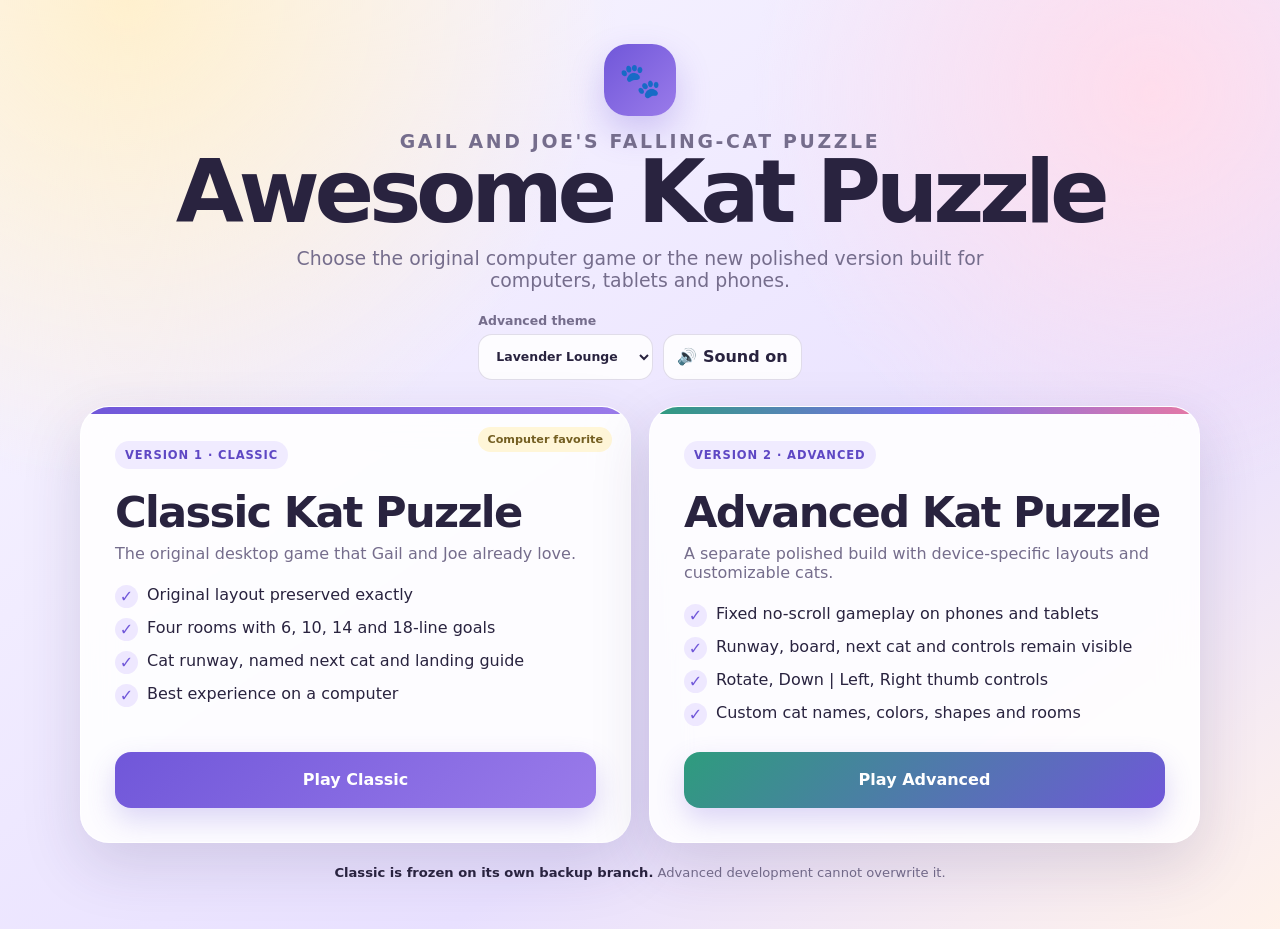
==== index.html @ b6401cab "Initialize volume-3-final-prototype" ====
<!doctype html>
<html lang="en">
<head>
<meta charset="utf-8">
<meta name="viewport" content="width=device-width,initial-scale=1,viewport-fit=cover">
<meta name="theme-color" content="#7057d9">
<title>Awesome Kat Puzzle</title>
<style>
:root{font-family:Inter,ui-rounded,"SF Pro Rounded",system-ui,-apple-system,sans-serif;--ink:#29233f;--muted:#756d8c;--accent:#7057d9;--accent2:#9a7bea;--line:rgba(61,45,106,.15);--panel:rgba(255,255,255,.88)}*{box-sizing:border-box}html,body{margin:0;min-height:100%;color:var(--ink);background:radial-gradient(circle at 10% 0,#fff0ce,transparent 33%),radial-gradient(circle at 90% 10%,#ffddec,transparent 28%),linear-gradient(145deg,#faf8ff,#e8e0ff 68%,#fff2ea)}button,select{font:inherit}.page{width:min(1120px,calc(100% - 24px));margin:auto;padding:max(24px,env(safe-area-inset-top)) 0 max(36px,env(safe-area-inset-bottom))}.hero{text-align:center;padding:20px 10px 26px}.mark{width:72px;height:72px;margin:auto;display:grid;place-items:center;border-radius:24px;color:white;font-size:34px;background:linear-gradient(135deg,var(--accent),var(--accent2));box-shadow:0 15px 34px rgba(112,87,217,.28)}.eyebrow{margin:18px 0 7px;color:var(--accent);font-size:.72rem;font-weight:900;letter-spacing:.14em;text-transform:uppercase}.hero h1{margin:0;font-size:clamp(2.7rem,8vw,5.5rem);line-height:.92;letter-spacing:-.06em}.hero p{max-width:700px;margin:14px auto 0;color:var(--muted);font-size:clamp(1rem,2.5vw,1.18rem)}.settings{display:flex;justify-content:center;align-items:end;gap:10px;flex-wrap:wrap;margin-top:22px}.settings label{display:grid;gap:6px;text-align:left;font-size:.78rem;font-weight:850;color:var(--muted)}select,.secondary{min-height:46px;border-radius:14px;padding:9px 13px;border:1px solid var(--line);background:rgba(255,255,255,.85);color:var(--ink);font-weight:800}.secondary{cursor:pointer}.versions{display:grid;grid-template-columns:1fr 1fr;gap:18px}.version{position:relative;display:flex;flex-direction:column;min-height:370px;padding:clamp(22px,4vw,34px);border:1px solid rgba(255,255,255,.8);border-radius:29px;background:var(--panel);box-shadow:0 22px 60px rgba(52,39,90,.15);backdrop-filter:blur(18px);overflow:hidden}.version:before{content:"";position:absolute;inset:0 0 auto;height:7px;background:linear-gradient(90deg,var(--accent),var(--accent2))}.version.advanced:before{background:linear-gradient(90deg,#2e9c7d,#7b6fec,#e678a4)}.badge{align-self:flex-start;padding:7px 10px;border-radius:999px;background:#f0ebff;color:#5e47c4;font-size:.72rem;font-weight:900;letter-spacing:.08em;text-transform:uppercase}.version h2{font-size:clamp(1.8rem,4vw,2.7rem);margin:18px 0 7px;letter-spacing:-.04em}.version p{color:var(--muted);margin:0}.features{display:grid;gap:10px;margin:22px 0 26px;padding:0;list-style:none}.features li{display:flex;gap:9px;align-items:flex-start}.features li:before{content:"✓";display:grid;place-items:center;flex:0 0 23px;height:23px;border-radius:50%;background:#eee8ff;color:var(--accent);font-weight:900}.play{margin-top:auto;display:grid;place-items:center;min-height:56px;border:0;border-radius:16px;text-decoration:none;color:white;font-weight:900;background:linear-gradient(135deg,var(--accent),var(--accent2));box-shadow:0 12px 28px rgba(112,87,217,.24)}.advanced .play{background:linear-gradient(135deg,#2e9c7d,#7057d9)}.recommend{position:absolute;right:18px;top:20px;padding:6px 9px;border-radius:999px;background:#fff6d8;color:#745f22;font-size:.7rem;font-weight:900}.footer{text-align:center;color:var(--muted);font-size:.82rem;margin-top:22px}.footer strong{color:var(--ink)}@media(max-width:760px){.versions{grid-template-columns:1fr}.version{min-height:0}.hero{padding-top:8px}.settings{align-items:stretch}.settings label,.settings select,.secondary{width:100%}}
</style>
</head>
<body>
<main class="page">
  <section class="hero">
    <div class="mark">🐾</div><p class="eyebrow">Gail and Joe's falling-cat puzzle</p><h1>Awesome Kat Puzzle</h1>
    <p>Choose the original computer game or the new polished version built for computers, tablets and phones.</p>
    <div class="settings"><label>Advanced theme<select id="theme"><option value="lavender">Lavender Lounge</option><option value="sunset">Sunset Café</option><option value="mint">Mint Garden</option><option value="midnight">Midnight Zoomies</option></select></label><button class="secondary" id="sound" type="button">🔊 Sound on</button></div>
  </section>
  <section class="versions" aria-label="Choose a game version">
    <article class="version classic"><span class="badge">Version 1 · Classic</span><span class="recommend" id="classicRec">Computer favorite</span><h2>Classic Kat Puzzle</h2><p>The original desktop game that Gail and Joe already love.</p><ul class="features"><li>Original layout preserved exactly</li><li>Four rooms with 6, 10, 14 and 18-line goals</li><li>Cat runway, named next cat and landing guide</li><li>Best experience on a computer</li></ul><a class="play" href="classic.html">Play Classic</a></article>
    <article class="version advanced"><span class="badge">Version 2 · Advanced</span><span class="recommend" id="advancedRec">Touch recommended</span><h2>Advanced Kat Puzzle</h2><p>A separate polished build with device-specific layouts and customizable cats.</p><ul class="features"><li>Fixed no-scroll gameplay on phones and tablets</li><li>Runway, board, next cat and controls remain visible</li><li>Rotate, Down | Left, Right thumb controls</li><li>Custom cat names, colors, shapes and rooms</li></ul><a class="play" href="advanced.html">Play Advanced</a></article>
  </section>
  <p class="footer"><strong>Classic is frozen on its own backup branch.</strong> Advanced development cannot overwrite it.</p>
</main>
<script>
(()=>{'use strict';const read=(k,d)=>{try{return JSON.parse(localStorage.getItem(k))??d}catch{return d}},save=(k,v)=>{try{localStorage.setItem(k,JSON.stringify(v))}catch{}};const theme=document.querySelector('#theme'),sound=document.querySelector('#sound');let muted=!!read('akpV2Muted',false);theme.value=read('akpV2Theme','lavender');function label(){sound.textContent=muted?'🔇 Sound off':'🔊 Sound on'}theme.addEventListener('change',()=>save('akpV2Theme',theme.value));sound.addEventListener('click',()=>{muted=!muted;save('akpV2Muted',muted);label()});label();const touch=('ontouchstart' in window)||navigator.maxTouchPoints>0||matchMedia('(pointer:coarse)').matches;document.querySelector('#classicRec').hidden=touch;document.querySelector('#advancedRec').hidden=!touch})();
</script>
</body>
</html>
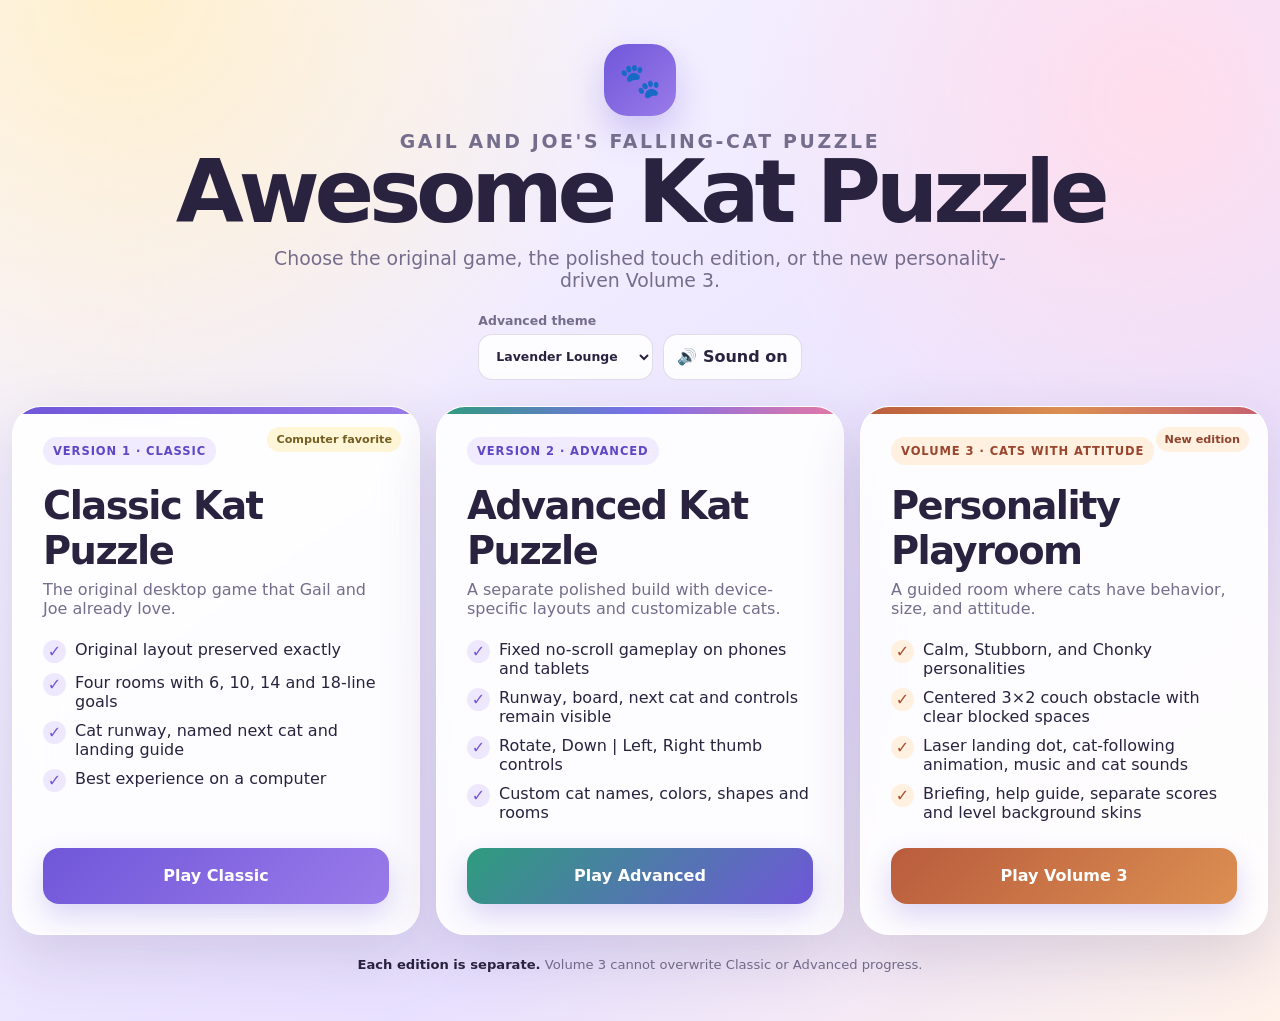
==== commit 822b7233: "Initialize volume-3-personality-prototype" ====
--- a/index.html
+++ b/index.html
@@ -6,24 +6,25 @@
 <meta name="theme-color" content="#7057d9">
 <title>Awesome Kat Puzzle</title>
 <style>
-:root{font-family:Inter,ui-rounded,"SF Pro Rounded",system-ui,-apple-system,sans-serif;--ink:#29233f;--muted:#756d8c;--accent:#7057d9;--accent2:#9a7bea;--line:rgba(61,45,106,.15);--panel:rgba(255,255,255,.88)}*{box-sizing:border-box}html,body{margin:0;min-height:100%;color:var(--ink);background:radial-gradient(circle at 10% 0,#fff0ce,transparent 33%),radial-gradient(circle at 90% 10%,#ffddec,transparent 28%),linear-gradient(145deg,#faf8ff,#e8e0ff 68%,#fff2ea)}button,select{font:inherit}.page{width:min(1120px,calc(100% - 24px));margin:auto;padding:max(24px,env(safe-area-inset-top)) 0 max(36px,env(safe-area-inset-bottom))}.hero{text-align:center;padding:20px 10px 26px}.mark{width:72px;height:72px;margin:auto;display:grid;place-items:center;border-radius:24px;color:white;font-size:34px;background:linear-gradient(135deg,var(--accent),var(--accent2));box-shadow:0 15px 34px rgba(112,87,217,.28)}.eyebrow{margin:18px 0 7px;color:var(--accent);font-size:.72rem;font-weight:900;letter-spacing:.14em;text-transform:uppercase}.hero h1{margin:0;font-size:clamp(2.7rem,8vw,5.5rem);line-height:.92;letter-spacing:-.06em}.hero p{max-width:700px;margin:14px auto 0;color:var(--muted);font-size:clamp(1rem,2.5vw,1.18rem)}.settings{display:flex;justify-content:center;align-items:end;gap:10px;flex-wrap:wrap;margin-top:22px}.settings label{display:grid;gap:6px;text-align:left;font-size:.78rem;font-weight:850;color:var(--muted)}select,.secondary{min-height:46px;border-radius:14px;padding:9px 13px;border:1px solid var(--line);background:rgba(255,255,255,.85);color:var(--ink);font-weight:800}.secondary{cursor:pointer}.versions{display:grid;grid-template-columns:1fr 1fr;gap:18px}.version{position:relative;display:flex;flex-direction:column;min-height:370px;padding:clamp(22px,4vw,34px);border:1px solid rgba(255,255,255,.8);border-radius:29px;background:var(--panel);box-shadow:0 22px 60px rgba(52,39,90,.15);backdrop-filter:blur(18px);overflow:hidden}.version:before{content:"";position:absolute;inset:0 0 auto;height:7px;background:linear-gradient(90deg,var(--accent),var(--accent2))}.version.advanced:before{background:linear-gradient(90deg,#2e9c7d,#7b6fec,#e678a4)}.badge{align-self:flex-start;padding:7px 10px;border-radius:999px;background:#f0ebff;color:#5e47c4;font-size:.72rem;font-weight:900;letter-spacing:.08em;text-transform:uppercase}.version h2{font-size:clamp(1.8rem,4vw,2.7rem);margin:18px 0 7px;letter-spacing:-.04em}.version p{color:var(--muted);margin:0}.features{display:grid;gap:10px;margin:22px 0 26px;padding:0;list-style:none}.features li{display:flex;gap:9px;align-items:flex-start}.features li:before{content:"✓";display:grid;place-items:center;flex:0 0 23px;height:23px;border-radius:50%;background:#eee8ff;color:var(--accent);font-weight:900}.play{margin-top:auto;display:grid;place-items:center;min-height:56px;border:0;border-radius:16px;text-decoration:none;color:white;font-weight:900;background:linear-gradient(135deg,var(--accent),var(--accent2));box-shadow:0 12px 28px rgba(112,87,217,.24)}.advanced .play{background:linear-gradient(135deg,#2e9c7d,#7057d9)}.recommend{position:absolute;right:18px;top:20px;padding:6px 9px;border-radius:999px;background:#fff6d8;color:#745f22;font-size:.7rem;font-weight:900}.footer{text-align:center;color:var(--muted);font-size:.82rem;margin-top:22px}.footer strong{color:var(--ink)}@media(max-width:760px){.versions{grid-template-columns:1fr}.version{min-height:0}.hero{padding-top:8px}.settings{align-items:stretch}.settings label,.settings select,.secondary{width:100%}}
+:root{font-family:Inter,ui-rounded,"SF Pro Rounded",system-ui,-apple-system,sans-serif;--ink:#29233f;--muted:#756d8c;--accent:#7057d9;--accent2:#9a7bea;--line:rgba(61,45,106,.15);--panel:rgba(255,255,255,.88)}*{box-sizing:border-box}html,body{margin:0;min-height:100%;color:var(--ink);background:radial-gradient(circle at 10% 0,#fff0ce,transparent 33%),radial-gradient(circle at 90% 10%,#ffddec,transparent 28%),linear-gradient(145deg,#faf8ff,#e8e0ff 68%,#fff2ea)}button,select{font:inherit}.page{width:min(1280px,calc(100% - 24px));margin:auto;padding:max(24px,env(safe-area-inset-top)) 0 max(36px,env(safe-area-inset-bottom))}.hero{text-align:center;padding:20px 10px 26px}.mark{width:72px;height:72px;margin:auto;display:grid;place-items:center;border-radius:24px;color:white;font-size:34px;background:linear-gradient(135deg,var(--accent),var(--accent2));box-shadow:0 15px 34px rgba(112,87,217,.28)}.eyebrow{margin:18px 0 7px;color:var(--accent);font-size:.72rem;font-weight:900;letter-spacing:.14em;text-transform:uppercase}.hero h1{margin:0;font-size:clamp(2.7rem,8vw,5.5rem);line-height:.92;letter-spacing:-.06em}.hero p{max-width:760px;margin:14px auto 0;color:var(--muted);font-size:clamp(1rem,2.5vw,1.18rem)}.settings{display:flex;justify-content:center;align-items:end;gap:10px;flex-wrap:wrap;margin-top:22px}.settings label{display:grid;gap:6px;text-align:left;font-size:.78rem;font-weight:850;color:var(--muted)}select,.secondary{min-height:46px;border-radius:14px;padding:9px 13px;border:1px solid var(--line);background:rgba(255,255,255,.85);color:var(--ink);font-weight:800}.secondary{cursor:pointer}.versions{display:grid;grid-template-columns:repeat(3,1fr);gap:16px}.version{position:relative;display:flex;flex-direction:column;min-height:410px;padding:clamp(20px,3vw,30px);border:1px solid rgba(255,255,255,.8);border-radius:29px;background:var(--panel);box-shadow:0 22px 60px rgba(52,39,90,.15);backdrop-filter:blur(18px);overflow:hidden}.version:before{content:"";position:absolute;inset:0 0 auto;height:7px;background:linear-gradient(90deg,var(--accent),var(--accent2))}.version.advanced:before{background:linear-gradient(90deg,#2e9c7d,#7b6fec,#e678a4)}.version.attitude:before{background:linear-gradient(90deg,#b95c3d,#dc8f52,#c65f71)}.badge{align-self:flex-start;padding:7px 10px;border-radius:999px;background:#f0ebff;color:#5e47c4;font-size:.72rem;font-weight:900;letter-spacing:.08em;text-transform:uppercase}.attitude .badge{background:#fff0df;color:#9a452d}.version h2{font-size:clamp(1.65rem,3vw,2.45rem);margin:18px 0 7px;letter-spacing:-.04em}.version p{color:var(--muted);margin:0}.features{display:grid;gap:10px;margin:22px 0 26px;padding:0;list-style:none}.features li{display:flex;gap:9px;align-items:flex-start}.features li:before{content:"✓";display:grid;place-items:center;flex:0 0 23px;height:23px;border-radius:50%;background:#eee8ff;color:var(--accent);font-weight:900}.attitude .features li:before{background:#fff0df;color:#a94e32}.play{margin-top:auto;display:grid;place-items:center;min-height:56px;border:0;border-radius:16px;text-decoration:none;color:white;font-weight:900;background:linear-gradient(135deg,var(--accent),var(--accent2));box-shadow:0 12px 28px rgba(112,87,217,.24)}.advanced .play{background:linear-gradient(135deg,#2e9c7d,#7057d9)}.attitude .play{background:linear-gradient(135deg,#b95c3d,#dc8f52)}.recommend{position:absolute;right:18px;top:20px;padding:6px 9px;border-radius:999px;background:#fff6d8;color:#745f22;font-size:.7rem;font-weight:900}.prototype{position:absolute;right:18px;top:20px;padding:6px 9px;border-radius:999px;background:#fff0df;color:#8f432d;font-size:.7rem;font-weight:900}.footer{text-align:center;color:var(--muted);font-size:.82rem;margin-top:22px}.footer strong{color:var(--ink)}@media(max-width:980px){.versions{grid-template-columns:1fr 1fr}.attitude{grid-column:1/-1}.version{min-height:360px}}@media(max-width:700px){.versions{grid-template-columns:1fr}.attitude{grid-column:auto}.version{min-height:0}.hero{padding-top:8px}.settings{align-items:stretch}.settings label,.settings select,.secondary{width:100%}}
 </style>
 </head>
 <body>
 <main class="page">
   <section class="hero">
     <div class="mark">🐾</div><p class="eyebrow">Gail and Joe's falling-cat puzzle</p><h1>Awesome Kat Puzzle</h1>
-    <p>Choose the original computer game or the new polished version built for computers, tablets and phones.</p>
+    <p>Choose the original game, the polished touch edition, or the new personality-driven Volume 3.</p>
     <div class="settings"><label>Advanced theme<select id="theme"><option value="lavender">Lavender Lounge</option><option value="sunset">Sunset Café</option><option value="mint">Mint Garden</option><option value="midnight">Midnight Zoomies</option></select></label><button class="secondary" id="sound" type="button">🔊 Sound on</button></div>
   </section>
   <section class="versions" aria-label="Choose a game version">
     <article class="version classic"><span class="badge">Version 1 · Classic</span><span class="recommend" id="classicRec">Computer favorite</span><h2>Classic Kat Puzzle</h2><p>The original desktop game that Gail and Joe already love.</p><ul class="features"><li>Original layout preserved exactly</li><li>Four rooms with 6, 10, 14 and 18-line goals</li><li>Cat runway, named next cat and landing guide</li><li>Best experience on a computer</li></ul><a class="play" href="classic.html">Play Classic</a></article>
     <article class="version advanced"><span class="badge">Version 2 · Advanced</span><span class="recommend" id="advancedRec">Touch recommended</span><h2>Advanced Kat Puzzle</h2><p>A separate polished build with device-specific layouts and customizable cats.</p><ul class="features"><li>Fixed no-scroll gameplay on phones and tablets</li><li>Runway, board, next cat and controls remain visible</li><li>Rotate, Down | Left, Right thumb controls</li><li>Custom cat names, colors, shapes and rooms</li></ul><a class="play" href="advanced.html">Play Advanced</a></article>
+    <article class="version attitude"><span class="badge">Volume 3 · Cats With Attitude</span><span class="prototype">New edition</span><h2>Personality Playroom</h2><p>A guided room where cats have behavior, size, and attitude.</p><ul class="features"><li>Calm, Stubborn, and Chonky personalities</li><li>Centered 3×2 couch obstacle with clear blocked spaces</li><li>Laser landing dot, cat-following animation, music and cat sounds</li><li>Briefing, help guide, separate scores and level background skins</li></ul><a class="play" href="volume3.html">Play Volume 3</a></article>
   </section>
-  <p class="footer"><strong>Classic is frozen on its own backup branch.</strong> Advanced development cannot overwrite it.</p>
+  <p class="footer"><strong>Each edition is separate.</strong> Volume 3 cannot overwrite Classic or Advanced progress.</p>
 </main>
 <script>
-(()=>{'use strict';const read=(k,d)=>{try{return JSON.parse(localStorage.getItem(k))??d}catch{return d}},save=(k,v)=>{try{localStorage.setItem(k,JSON.stringify(v))}catch{}};const theme=document.querySelector('#theme'),sound=document.querySelector('#sound');let muted=!!read('akpV2Muted',false);theme.value=read('akpV2Theme','lavender');function label(){sound.textContent=muted?'🔇 Sound off':'🔊 Sound on'}theme.addEventListener('change',()=>save('akpV2Theme',theme.value));sound.addEventListener('click',()=>{muted=!muted;save('akpV2Muted',muted);label()});label();const touch=('ontouchstart' in window)||navigator.maxTouchPoints>0||matchMedia('(pointer:coarse)').matches;document.querySelector('#classicRec').hidden=touch;document.querySelector('#advancedRec').hidden=!touch})();
+(()=>{'use strict';const read=(k,d)=>{try{return JSON.parse(localStorage.getItem(k))??d}catch{return d}},save=(k,v)=>{try{localStorage.setItem(k,JSON.stringify(v))}catch{}};const theme=document.querySelector('#theme'),sound=document.querySelector('#sound');let muted=!!read('akpV2Muted',false);theme.value=read('akpV2Theme','lavender');function label(){sound.textContent=muted?'🔇 Sound off':'🔊 Sound on'}theme.addEventListener('change',()=>save('akpV2Theme',theme.value));sound.addEventListener('click',()=>{muted=!muted;save('akpV2Muted',muted);label()});label();const touch=('ontouchstart'in window)||navigator.maxTouchPoints>0||matchMedia('(pointer:coarse)').matches;document.querySelector('#classicRec').hidden=touch;document.querySelector('#advancedRec').hidden=!touch})();
 </script>
 </body>
 </html>
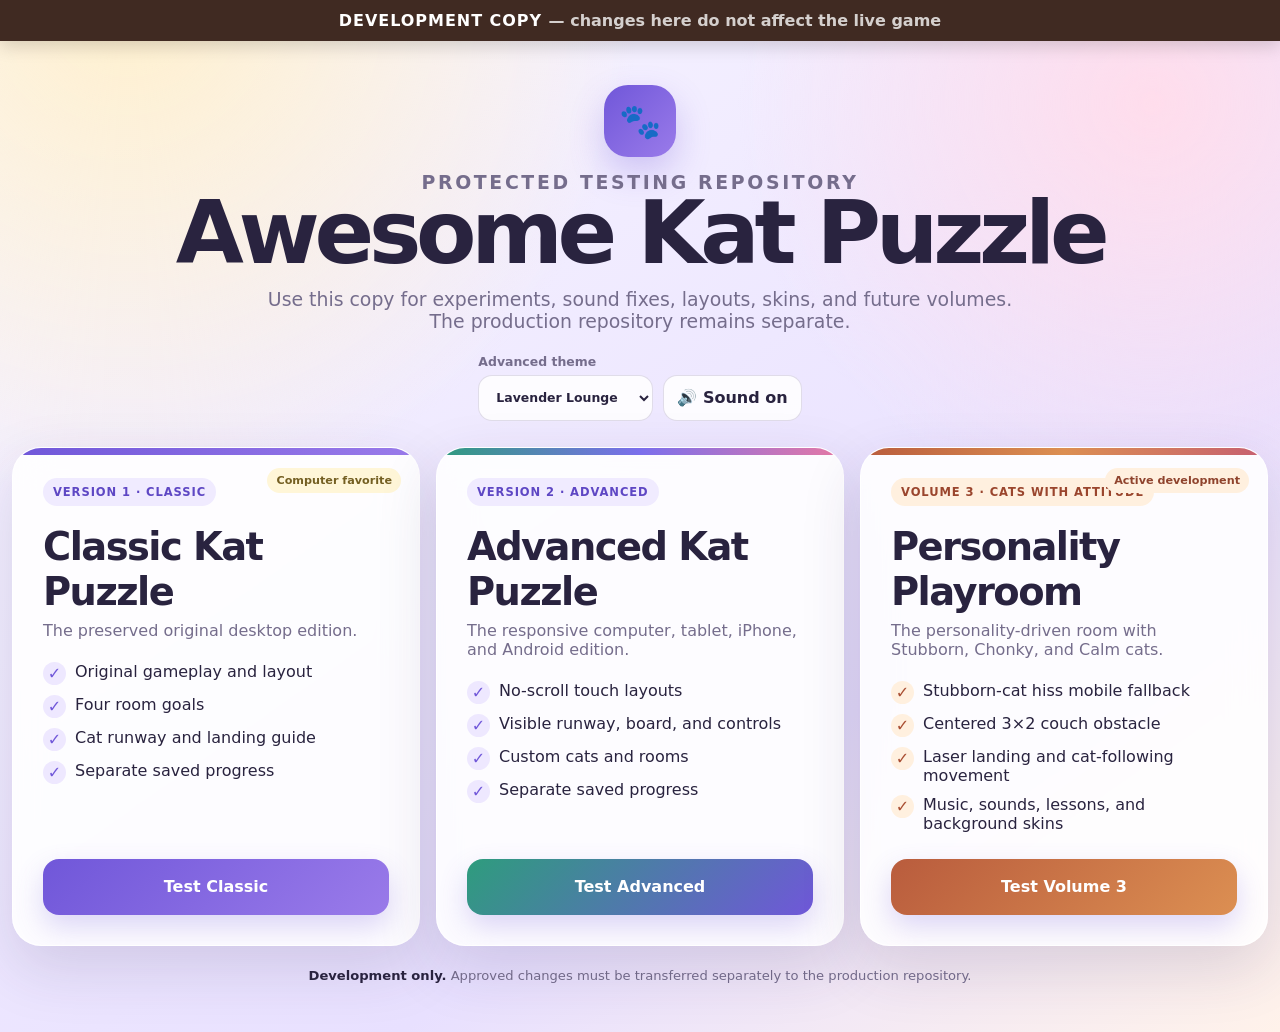
==== commit 37e42d2e: "Label development site and refresh Volume 3 cache" ====
--- a/index.html
+++ b/index.html
@@ -3,28 +3,31 @@
 <head>
 <meta charset="utf-8">
 <meta name="viewport" content="width=device-width,initial-scale=1,viewport-fit=cover">
-<meta name="theme-color" content="#7057d9">
-<title>Awesome Kat Puzzle</title>
+<meta name="theme-color" content="#b95c3d">
+<title>Awesome Kat Puzzle — Development</title>
 <style>
-:root{font-family:Inter,ui-rounded,"SF Pro Rounded",system-ui,-apple-system,sans-serif;--ink:#29233f;--muted:#756d8c;--accent:#7057d9;--accent2:#9a7bea;--line:rgba(61,45,106,.15);--panel:rgba(255,255,255,.88)}*{box-sizing:border-box}html,body{margin:0;min-height:100%;color:var(--ink);background:radial-gradient(circle at 10% 0,#fff0ce,transparent 33%),radial-gradient(circle at 90% 10%,#ffddec,transparent 28%),linear-gradient(145deg,#faf8ff,#e8e0ff 68%,#fff2ea)}button,select{font:inherit}.page{width:min(1280px,calc(100% - 24px));margin:auto;padding:max(24px,env(safe-area-inset-top)) 0 max(36px,env(safe-area-inset-bottom))}.hero{text-align:center;padding:20px 10px 26px}.mark{width:72px;height:72px;margin:auto;display:grid;place-items:center;border-radius:24px;color:white;font-size:34px;background:linear-gradient(135deg,var(--accent),var(--accent2));box-shadow:0 15px 34px rgba(112,87,217,.28)}.eyebrow{margin:18px 0 7px;color:var(--accent);font-size:.72rem;font-weight:900;letter-spacing:.14em;text-transform:uppercase}.hero h1{margin:0;font-size:clamp(2.7rem,8vw,5.5rem);line-height:.92;letter-spacing:-.06em}.hero p{max-width:760px;margin:14px auto 0;color:var(--muted);font-size:clamp(1rem,2.5vw,1.18rem)}.settings{display:flex;justify-content:center;align-items:end;gap:10px;flex-wrap:wrap;margin-top:22px}.settings label{display:grid;gap:6px;text-align:left;font-size:.78rem;font-weight:850;color:var(--muted)}select,.secondary{min-height:46px;border-radius:14px;padding:9px 13px;border:1px solid var(--line);background:rgba(255,255,255,.85);color:var(--ink);font-weight:800}.secondary{cursor:pointer}.versions{display:grid;grid-template-columns:repeat(3,1fr);gap:16px}.version{position:relative;display:flex;flex-direction:column;min-height:410px;padding:clamp(20px,3vw,30px);border:1px solid rgba(255,255,255,.8);border-radius:29px;background:var(--panel);box-shadow:0 22px 60px rgba(52,39,90,.15);backdrop-filter:blur(18px);overflow:hidden}.version:before{content:"";position:absolute;inset:0 0 auto;height:7px;background:linear-gradient(90deg,var(--accent),var(--accent2))}.version.advanced:before{background:linear-gradient(90deg,#2e9c7d,#7b6fec,#e678a4)}.version.attitude:before{background:linear-gradient(90deg,#b95c3d,#dc8f52,#c65f71)}.badge{align-self:flex-start;padding:7px 10px;border-radius:999px;background:#f0ebff;color:#5e47c4;font-size:.72rem;font-weight:900;letter-spacing:.08em;text-transform:uppercase}.attitude .badge{background:#fff0df;color:#9a452d}.version h2{font-size:clamp(1.65rem,3vw,2.45rem);margin:18px 0 7px;letter-spacing:-.04em}.version p{color:var(--muted);margin:0}.features{display:grid;gap:10px;margin:22px 0 26px;padding:0;list-style:none}.features li{display:flex;gap:9px;align-items:flex-start}.features li:before{content:"✓";display:grid;place-items:center;flex:0 0 23px;height:23px;border-radius:50%;background:#eee8ff;color:var(--accent);font-weight:900}.attitude .features li:before{background:#fff0df;color:#a94e32}.play{margin-top:auto;display:grid;place-items:center;min-height:56px;border:0;border-radius:16px;text-decoration:none;color:white;font-weight:900;background:linear-gradient(135deg,var(--accent),var(--accent2));box-shadow:0 12px 28px rgba(112,87,217,.24)}.advanced .play{background:linear-gradient(135deg,#2e9c7d,#7057d9)}.attitude .play{background:linear-gradient(135deg,#b95c3d,#dc8f52)}.recommend{position:absolute;right:18px;top:20px;padding:6px 9px;border-radius:999px;background:#fff6d8;color:#745f22;font-size:.7rem;font-weight:900}.prototype{position:absolute;right:18px;top:20px;padding:6px 9px;border-radius:999px;background:#fff0df;color:#8f432d;font-size:.7rem;font-weight:900}.footer{text-align:center;color:var(--muted);font-size:.82rem;margin-top:22px}.footer strong{color:var(--ink)}@media(max-width:980px){.versions{grid-template-columns:1fr 1fr}.attitude{grid-column:1/-1}.version{min-height:360px}}@media(max-width:700px){.versions{grid-template-columns:1fr}.attitude{grid-column:auto}.version{min-height:0}.hero{padding-top:8px}.settings{align-items:stretch}.settings label,.settings select,.secondary{width:100%}}
+:root{font-family:Inter,ui-rounded,"SF Pro Rounded",system-ui,-apple-system,sans-serif;--ink:#29233f;--muted:#756d8c;--accent:#7057d9;--accent2:#9a7bea;--line:rgba(61,45,106,.15);--panel:rgba(255,255,255,.88)}*{box-sizing:border-box}html,body{margin:0;min-height:100%;color:var(--ink);background:radial-gradient(circle at 10% 0,#fff0ce,transparent 33%),radial-gradient(circle at 90% 10%,#ffddec,transparent 28%),linear-gradient(145deg,#faf8ff,#e8e0ff 68%,#fff2ea)}button,select{font:inherit}.dev-banner{position:sticky;top:0;z-index:20;padding:11px 16px;text-align:center;background:#402a22;color:white;font-weight:900;letter-spacing:.06em;text-transform:uppercase;box-shadow:0 5px 18px rgba(0,0,0,.16)}.dev-banner span{opacity:.78;font-weight:700;text-transform:none;letter-spacing:0}.page{width:min(1280px,calc(100% - 24px));margin:auto;padding:max(24px,env(safe-area-inset-top)) 0 max(36px,env(safe-area-inset-bottom))}.hero{text-align:center;padding:20px 10px 26px}.mark{width:72px;height:72px;margin:auto;display:grid;place-items:center;border-radius:24px;color:white;font-size:34px;background:linear-gradient(135deg,var(--accent),var(--accent2));box-shadow:0 15px 34px rgba(112,87,217,.28)}.eyebrow{margin:18px 0 7px;color:var(--accent);font-size:.72rem;font-weight:900;letter-spacing:.14em;text-transform:uppercase}.hero h1{margin:0;font-size:clamp(2.7rem,8vw,5.5rem);line-height:.92;letter-spacing:-.06em}.hero p{max-width:760px;margin:14px auto 0;color:var(--muted);font-size:clamp(1rem,2.5vw,1.18rem)}.settings{display:flex;justify-content:center;align-items:end;gap:10px;flex-wrap:wrap;margin-top:22px}.settings label{display:grid;gap:6px;text-align:left;font-size:.78rem;font-weight:850;color:var(--muted)}select,.secondary{min-height:46px;border-radius:14px;padding:9px 13px;border:1px solid var(--line);background:rgba(255,255,255,.85);color:var(--ink);font-weight:800}.secondary{cursor:pointer}.versions{display:grid;grid-template-columns:repeat(3,1fr);gap:16px}.version{position:relative;display:flex;flex-direction:column;min-height:410px;padding:clamp(20px,3vw,30px);border:1px solid rgba(255,255,255,.8);border-radius:29px;background:var(--panel);box-shadow:0 22px 60px rgba(52,39,90,.15);backdrop-filter:blur(18px);overflow:hidden}.version:before{content:"";position:absolute;inset:0 0 auto;height:7px;background:linear-gradient(90deg,var(--accent),var(--accent2))}.version.advanced:before{background:linear-gradient(90deg,#2e9c7d,#7b6fec,#e678a4)}.version.attitude:before{background:linear-gradient(90deg,#b95c3d,#dc8f52,#c65f71)}.badge{align-self:flex-start;padding:7px 10px;border-radius:999px;background:#f0ebff;color:#5e47c4;font-size:.72rem;font-weight:900;letter-spacing:.08em;text-transform:uppercase}.attitude .badge{background:#fff0df;color:#9a452d}.version h2{font-size:clamp(1.65rem,3vw,2.45rem);margin:18px 0 7px;letter-spacing:-.04em}.version p{color:var(--muted);margin:0}.features{display:grid;gap:10px;margin:22px 0 26px;padding:0;list-style:none}.features li{display:flex;gap:9px;align-items:flex-start}.features li:before{content:"✓";display:grid;place-items:center;flex:0 0 23px;height:23px;border-radius:50%;background:#eee8ff;color:var(--accent);font-weight:900}.attitude .features li:before{background:#fff0df;color:#a94e32}.play{margin-top:auto;display:grid;place-items:center;min-height:56px;border:0;border-radius:16px;text-decoration:none;color:white;font-weight:900;background:linear-gradient(135deg,var(--accent),var(--accent2));box-shadow:0 12px 28px rgba(112,87,217,.24)}.advanced .play{background:linear-gradient(135deg,#2e9c7d,#7057d9)}.attitude .play{background:linear-gradient(135deg,#b95c3d,#dc8f52)}.recommend,.status{position:absolute;right:18px;top:20px;padding:6px 9px;border-radius:999px;background:#fff6d8;color:#745f22;font-size:.7rem;font-weight:900}.status{background:#fff0df;color:#8f432d}.footer{text-align:center;color:var(--muted);font-size:.82rem;margin-top:22px}.footer strong{color:var(--ink)}@media(max-width:980px){.versions{grid-template-columns:1fr 1fr}.attitude{grid-column:1/-1}.version{min-height:360px}}@media(max-width:700px){.dev-banner{font-size:.72rem}.versions{grid-template-columns:1fr}.attitude{grid-column:auto}.version{min-height:0}.hero{padding-top:8px}.settings{align-items:stretch}.settings label,.settings select,.secondary{width:100%}}
 </style>
 </head>
 <body>
+<div class="dev-banner">Development Copy <span>— changes here do not affect the live game</span></div>
 <main class="page">
   <section class="hero">
-    <div class="mark">🐾</div><p class="eyebrow">Gail and Joe's falling-cat puzzle</p><h1>Awesome Kat Puzzle</h1>
-    <p>Choose the original game, the polished touch edition, or the new personality-driven Volume 3.</p>
+    <div class="mark">🐾</div>
+    <p class="eyebrow">Protected testing repository</p>
+    <h1>Awesome Kat Puzzle</h1>
+    <p>Use this copy for experiments, sound fixes, layouts, skins, and future volumes. The production repository remains separate.</p>
     <div class="settings"><label>Advanced theme<select id="theme"><option value="lavender">Lavender Lounge</option><option value="sunset">Sunset Café</option><option value="mint">Mint Garden</option><option value="midnight">Midnight Zoomies</option></select></label><button class="secondary" id="sound" type="button">🔊 Sound on</button></div>
   </section>
-  <section class="versions" aria-label="Choose a game version">
-    <article class="version classic"><span class="badge">Version 1 · Classic</span><span class="recommend" id="classicRec">Computer favorite</span><h2>Classic Kat Puzzle</h2><p>The original desktop game that Gail and Joe already love.</p><ul class="features"><li>Original layout preserved exactly</li><li>Four rooms with 6, 10, 14 and 18-line goals</li><li>Cat runway, named next cat and landing guide</li><li>Best experience on a computer</li></ul><a class="play" href="classic.html">Play Classic</a></article>
-    <article class="version advanced"><span class="badge">Version 2 · Advanced</span><span class="recommend" id="advancedRec">Touch recommended</span><h2>Advanced Kat Puzzle</h2><p>A separate polished build with device-specific layouts and customizable cats.</p><ul class="features"><li>Fixed no-scroll gameplay on phones and tablets</li><li>Runway, board, next cat and controls remain visible</li><li>Rotate, Down | Left, Right thumb controls</li><li>Custom cat names, colors, shapes and rooms</li></ul><a class="play" href="advanced.html">Play Advanced</a></article>
-    <article class="version attitude"><span class="badge">Volume 3 · Cats With Attitude</span><span class="prototype">New edition</span><h2>Personality Playroom</h2><p>A guided room where cats have behavior, size, and attitude.</p><ul class="features"><li>Calm, Stubborn, and Chonky personalities</li><li>Centered 3×2 couch obstacle with clear blocked spaces</li><li>Laser landing dot, cat-following animation, music and cat sounds</li><li>Briefing, help guide, separate scores and level background skins</li></ul><a class="play" href="volume3.html">Play Volume 3</a></article>
+  <section class="versions" aria-label="Choose a development game version">
+    <article class="version classic"><span class="badge">Version 1 · Classic</span><span class="recommend" id="classicRec">Computer favorite</span><h2>Classic Kat Puzzle</h2><p>The preserved original desktop edition.</p><ul class="features"><li>Original gameplay and layout</li><li>Four room goals</li><li>Cat runway and landing guide</li><li>Separate saved progress</li></ul><a class="play" href="classic.html">Test Classic</a></article>
+    <article class="version advanced"><span class="badge">Version 2 · Advanced</span><span class="recommend" id="advancedRec">Touch recommended</span><h2>Advanced Kat Puzzle</h2><p>The responsive computer, tablet, iPhone, and Android edition.</p><ul class="features"><li>No-scroll touch layouts</li><li>Visible runway, board, and controls</li><li>Custom cats and rooms</li><li>Separate saved progress</li></ul><a class="play" href="advanced.html">Test Advanced</a></article>
+    <article class="version attitude"><span class="badge">Volume 3 · Cats With Attitude</span><span class="status">Active development</span><h2>Personality Playroom</h2><p>The personality-driven room with Stubborn, Chonky, and Calm cats.</p><ul class="features"><li>Stubborn-cat hiss mobile fallback</li><li>Centered 3×2 couch obstacle</li><li>Laser landing and cat-following movement</li><li>Music, sounds, lessons, and background skins</li></ul><a class="play" href="volume3.html?v=7">Test Volume 3</a></article>
   </section>
-  <p class="footer"><strong>Each edition is separate.</strong> Volume 3 cannot overwrite Classic or Advanced progress.</p>
+  <p class="footer"><strong>Development only.</strong> Approved changes must be transferred separately to the production repository.</p>
 </main>
 <script>
 (()=>{'use strict';const read=(k,d)=>{try{return JSON.parse(localStorage.getItem(k))??d}catch{return d}},save=(k,v)=>{try{localStorage.setItem(k,JSON.stringify(v))}catch{}};const theme=document.querySelector('#theme'),sound=document.querySelector('#sound');let muted=!!read('akpV2Muted',false);theme.value=read('akpV2Theme','lavender');function label(){sound.textContent=muted?'🔇 Sound off':'🔊 Sound on'}theme.addEventListener('change',()=>save('akpV2Theme',theme.value));sound.addEventListener('click',()=>{muted=!muted;save('akpV2Muted',muted);label()});label();const touch=('ontouchstart'in window)||navigator.maxTouchPoints>0||matchMedia('(pointer:coarse)').matches;document.querySelector('#classicRec').hidden=touch;document.querySelector('#advancedRec').hidden=!touch})();
 </script>
 </body>
-</html>
+</html>
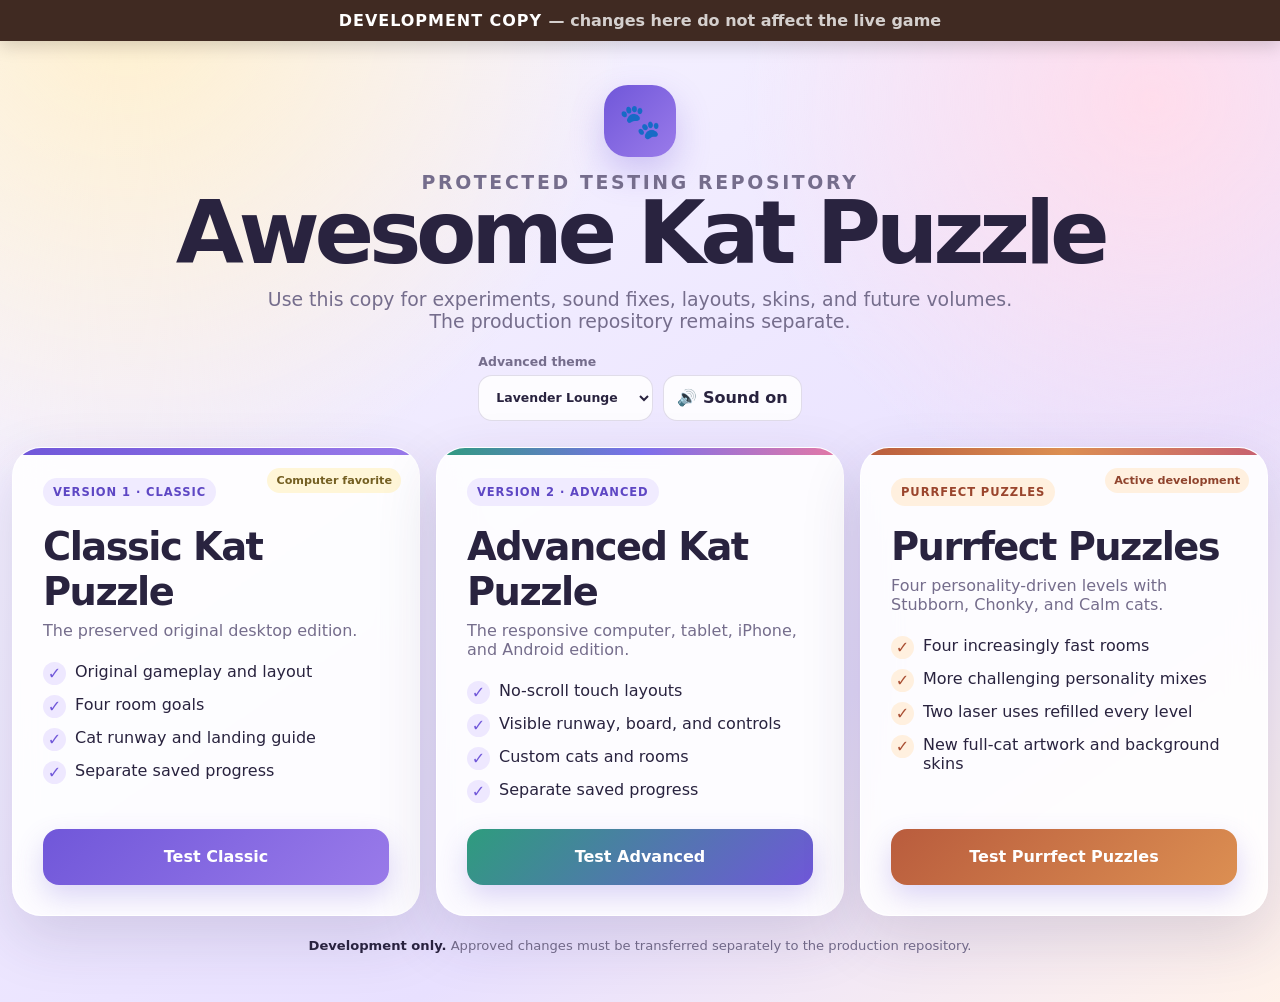
==== commit 1c19cd98: "Build Purrfect Puzzles mobile experience" ====
--- a/index.html
+++ b/index.html
@@ -22,7 +22,7 @@
   <section class="versions" aria-label="Choose a development game version">
     <article class="version classic"><span class="badge">Version 1 · Classic</span><span class="recommend" id="classicRec">Computer favorite</span><h2>Classic Kat Puzzle</h2><p>The preserved original desktop edition.</p><ul class="features"><li>Original gameplay and layout</li><li>Four room goals</li><li>Cat runway and landing guide</li><li>Separate saved progress</li></ul><a class="play" href="classic.html">Test Classic</a></article>
     <article class="version advanced"><span class="badge">Version 2 · Advanced</span><span class="recommend" id="advancedRec">Touch recommended</span><h2>Advanced Kat Puzzle</h2><p>The responsive computer, tablet, iPhone, and Android edition.</p><ul class="features"><li>No-scroll touch layouts</li><li>Visible runway, board, and controls</li><li>Custom cats and rooms</li><li>Separate saved progress</li></ul><a class="play" href="advanced.html">Test Advanced</a></article>
-    <article class="version attitude"><span class="badge">Volume 3 · Cats With Attitude</span><span class="status">Active development</span><h2>Personality Playroom</h2><p>The personality-driven room with Stubborn, Chonky, and Calm cats.</p><ul class="features"><li>Stubborn-cat hiss mobile fallback</li><li>Centered 3×2 couch obstacle</li><li>Laser landing and cat-following movement</li><li>Music, sounds, lessons, and background skins</li></ul><a class="play" href="volume3.html?v=7">Test Volume 3</a></article>
+    <article class="version attitude"><span class="badge">Purrfect Puzzles</span><span class="status">Active development</span><h2>Purrfect Puzzles</h2><p>Four personality-driven levels with Stubborn, Chonky, and Calm cats.</p><ul class="features"><li>Four increasingly fast rooms</li><li>More challenging personality mixes</li><li>Two laser uses refilled every level</li><li>New full-cat artwork and background skins</li></ul><a class="play" href="volume3.html?v=15">Test Purrfect Puzzles</a></article>
   </section>
   <p class="footer"><strong>Development only.</strong> Approved changes must be transferred separately to the production repository.</p>
 </main>
@@ -30,4 +30,4 @@
 (()=>{'use strict';const read=(k,d)=>{try{return JSON.parse(localStorage.getItem(k))??d}catch{return d}},save=(k,v)=>{try{localStorage.setItem(k,JSON.stringify(v))}catch{}};const theme=document.querySelector('#theme'),sound=document.querySelector('#sound');let muted=!!read('akpV2Muted',false);theme.value=read('akpV2Theme','lavender');function label(){sound.textContent=muted?'🔇 Sound off':'🔊 Sound on'}theme.addEventListener('change',()=>save('akpV2Theme',theme.value));sound.addEventListener('click',()=>{muted=!muted;save('akpV2Muted',muted);label()});label();const touch=('ontouchstart'in window)||navigator.maxTouchPoints>0||matchMedia('(pointer:coarse)').matches;document.querySelector('#classicRec').hidden=touch;document.querySelector('#advancedRec').hidden=!touch})();
 </script>
 </body>
-</html>+</html>
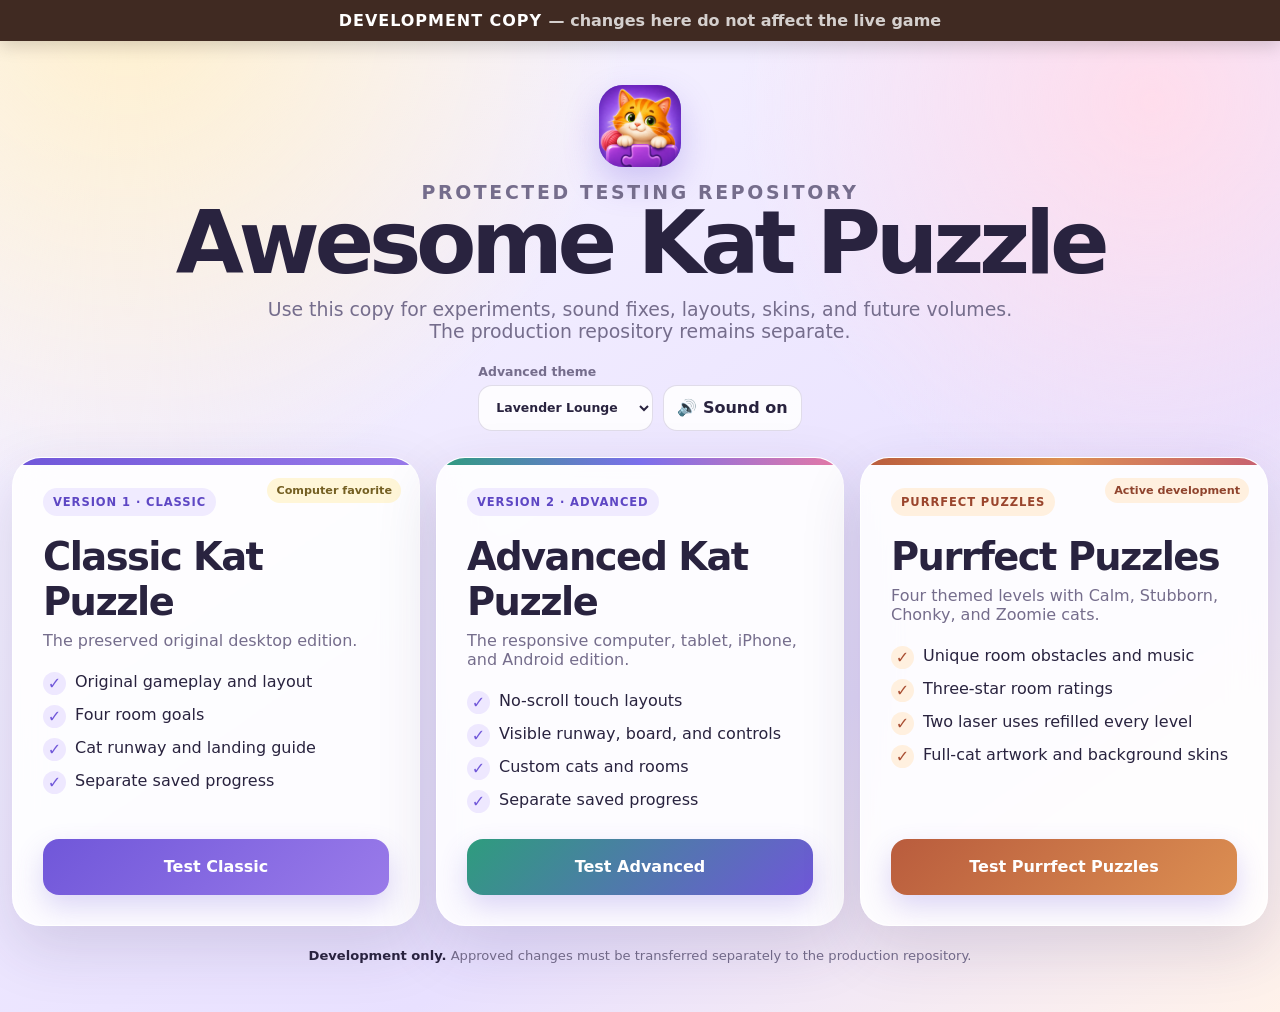
==== commit a458e4be: "Add Purrfect Puzzles branding and link previews" ====
--- a/index.html
+++ b/index.html
@@ -4,16 +4,18 @@
 <meta charset="utf-8">
 <meta name="viewport" content="width=device-width,initial-scale=1,viewport-fit=cover">
 <meta name="theme-color" content="#b95c3d">
+<link rel="icon" type="image/png" sizes="32x32" href="assets/brand/favicon-32.png">
+<link rel="apple-touch-icon" sizes="180x180" href="assets/brand/apple-touch-icon.png">
 <title>Awesome Kat Puzzle — Development</title>
 <style>
-:root{font-family:Inter,ui-rounded,"SF Pro Rounded",system-ui,-apple-system,sans-serif;--ink:#29233f;--muted:#756d8c;--accent:#7057d9;--accent2:#9a7bea;--line:rgba(61,45,106,.15);--panel:rgba(255,255,255,.88)}*{box-sizing:border-box}html,body{margin:0;min-height:100%;color:var(--ink);background:radial-gradient(circle at 10% 0,#fff0ce,transparent 33%),radial-gradient(circle at 90% 10%,#ffddec,transparent 28%),linear-gradient(145deg,#faf8ff,#e8e0ff 68%,#fff2ea)}button,select{font:inherit}.dev-banner{position:sticky;top:0;z-index:20;padding:11px 16px;text-align:center;background:#402a22;color:white;font-weight:900;letter-spacing:.06em;text-transform:uppercase;box-shadow:0 5px 18px rgba(0,0,0,.16)}.dev-banner span{opacity:.78;font-weight:700;text-transform:none;letter-spacing:0}.page{width:min(1280px,calc(100% - 24px));margin:auto;padding:max(24px,env(safe-area-inset-top)) 0 max(36px,env(safe-area-inset-bottom))}.hero{text-align:center;padding:20px 10px 26px}.mark{width:72px;height:72px;margin:auto;display:grid;place-items:center;border-radius:24px;color:white;font-size:34px;background:linear-gradient(135deg,var(--accent),var(--accent2));box-shadow:0 15px 34px rgba(112,87,217,.28)}.eyebrow{margin:18px 0 7px;color:var(--accent);font-size:.72rem;font-weight:900;letter-spacing:.14em;text-transform:uppercase}.hero h1{margin:0;font-size:clamp(2.7rem,8vw,5.5rem);line-height:.92;letter-spacing:-.06em}.hero p{max-width:760px;margin:14px auto 0;color:var(--muted);font-size:clamp(1rem,2.5vw,1.18rem)}.settings{display:flex;justify-content:center;align-items:end;gap:10px;flex-wrap:wrap;margin-top:22px}.settings label{display:grid;gap:6px;text-align:left;font-size:.78rem;font-weight:850;color:var(--muted)}select,.secondary{min-height:46px;border-radius:14px;padding:9px 13px;border:1px solid var(--line);background:rgba(255,255,255,.85);color:var(--ink);font-weight:800}.secondary{cursor:pointer}.versions{display:grid;grid-template-columns:repeat(3,1fr);gap:16px}.version{position:relative;display:flex;flex-direction:column;min-height:410px;padding:clamp(20px,3vw,30px);border:1px solid rgba(255,255,255,.8);border-radius:29px;background:var(--panel);box-shadow:0 22px 60px rgba(52,39,90,.15);backdrop-filter:blur(18px);overflow:hidden}.version:before{content:"";position:absolute;inset:0 0 auto;height:7px;background:linear-gradient(90deg,var(--accent),var(--accent2))}.version.advanced:before{background:linear-gradient(90deg,#2e9c7d,#7b6fec,#e678a4)}.version.attitude:before{background:linear-gradient(90deg,#b95c3d,#dc8f52,#c65f71)}.badge{align-self:flex-start;padding:7px 10px;border-radius:999px;background:#f0ebff;color:#5e47c4;font-size:.72rem;font-weight:900;letter-spacing:.08em;text-transform:uppercase}.attitude .badge{background:#fff0df;color:#9a452d}.version h2{font-size:clamp(1.65rem,3vw,2.45rem);margin:18px 0 7px;letter-spacing:-.04em}.version p{color:var(--muted);margin:0}.features{display:grid;gap:10px;margin:22px 0 26px;padding:0;list-style:none}.features li{display:flex;gap:9px;align-items:flex-start}.features li:before{content:"✓";display:grid;place-items:center;flex:0 0 23px;height:23px;border-radius:50%;background:#eee8ff;color:var(--accent);font-weight:900}.attitude .features li:before{background:#fff0df;color:#a94e32}.play{margin-top:auto;display:grid;place-items:center;min-height:56px;border:0;border-radius:16px;text-decoration:none;color:white;font-weight:900;background:linear-gradient(135deg,var(--accent),var(--accent2));box-shadow:0 12px 28px rgba(112,87,217,.24)}.advanced .play{background:linear-gradient(135deg,#2e9c7d,#7057d9)}.attitude .play{background:linear-gradient(135deg,#b95c3d,#dc8f52)}.recommend,.status{position:absolute;right:18px;top:20px;padding:6px 9px;border-radius:999px;background:#fff6d8;color:#745f22;font-size:.7rem;font-weight:900}.status{background:#fff0df;color:#8f432d}.footer{text-align:center;color:var(--muted);font-size:.82rem;margin-top:22px}.footer strong{color:var(--ink)}@media(max-width:980px){.versions{grid-template-columns:1fr 1fr}.attitude{grid-column:1/-1}.version{min-height:360px}}@media(max-width:700px){.dev-banner{font-size:.72rem}.versions{grid-template-columns:1fr}.attitude{grid-column:auto}.version{min-height:0}.hero{padding-top:8px}.settings{align-items:stretch}.settings label,.settings select,.secondary{width:100%}}
+:root{font-family:Inter,ui-rounded,"SF Pro Rounded",system-ui,-apple-system,sans-serif;--ink:#29233f;--muted:#756d8c;--accent:#7057d9;--accent2:#9a7bea;--line:rgba(61,45,106,.15);--panel:rgba(255,255,255,.88)}*{box-sizing:border-box}html,body{margin:0;min-height:100%;color:var(--ink);background:radial-gradient(circle at 10% 0,#fff0ce,transparent 33%),radial-gradient(circle at 90% 10%,#ffddec,transparent 28%),linear-gradient(145deg,#faf8ff,#e8e0ff 68%,#fff2ea)}button,select{font:inherit}.dev-banner{position:sticky;top:0;z-index:20;padding:11px 16px;text-align:center;background:#402a22;color:white;font-weight:900;letter-spacing:.06em;text-transform:uppercase;box-shadow:0 5px 18px rgba(0,0,0,.16)}.dev-banner span{opacity:.78;font-weight:700;text-transform:none;letter-spacing:0}.page{width:min(1280px,calc(100% - 24px));margin:auto;padding:max(24px,env(safe-area-inset-top)) 0 max(36px,env(safe-area-inset-bottom))}.hero{text-align:center;padding:20px 10px 26px}.mark{width:82px;height:82px;margin:auto;display:grid;place-items:center;border-radius:24px;overflow:hidden;background:linear-gradient(135deg,var(--accent),var(--accent2));box-shadow:0 15px 34px rgba(112,87,217,.28)}.mark img{display:block;width:100%;height:100%;object-fit:cover}.eyebrow{margin:18px 0 7px;color:var(--accent);font-size:.72rem;font-weight:900;letter-spacing:.14em;text-transform:uppercase}.hero h1{margin:0;font-size:clamp(2.7rem,8vw,5.5rem);line-height:.92;letter-spacing:-.06em}.hero p{max-width:760px;margin:14px auto 0;color:var(--muted);font-size:clamp(1rem,2.5vw,1.18rem)}.settings{display:flex;justify-content:center;align-items:end;gap:10px;flex-wrap:wrap;margin-top:22px}.settings label{display:grid;gap:6px;text-align:left;font-size:.78rem;font-weight:850;color:var(--muted)}select,.secondary{min-height:46px;border-radius:14px;padding:9px 13px;border:1px solid var(--line);background:rgba(255,255,255,.85);color:var(--ink);font-weight:800}.secondary{cursor:pointer}.versions{display:grid;grid-template-columns:repeat(3,1fr);gap:16px}.version{position:relative;display:flex;flex-direction:column;min-height:410px;padding:clamp(20px,3vw,30px);border:1px solid rgba(255,255,255,.8);border-radius:29px;background:var(--panel);box-shadow:0 22px 60px rgba(52,39,90,.15);backdrop-filter:blur(18px);overflow:hidden}.version:before{content:"";position:absolute;inset:0 0 auto;height:7px;background:linear-gradient(90deg,var(--accent),var(--accent2))}.version.advanced:before{background:linear-gradient(90deg,#2e9c7d,#7b6fec,#e678a4)}.version.attitude:before{background:linear-gradient(90deg,#b95c3d,#dc8f52,#c65f71)}.badge{align-self:flex-start;padding:7px 10px;border-radius:999px;background:#f0ebff;color:#5e47c4;font-size:.72rem;font-weight:900;letter-spacing:.08em;text-transform:uppercase}.attitude .badge{background:#fff0df;color:#9a452d}.version h2{font-size:clamp(1.65rem,3vw,2.45rem);margin:18px 0 7px;letter-spacing:-.04em}.version p{color:var(--muted);margin:0}.features{display:grid;gap:10px;margin:22px 0 26px;padding:0;list-style:none}.features li{display:flex;gap:9px;align-items:flex-start}.features li:before{content:"✓";display:grid;place-items:center;flex:0 0 23px;height:23px;border-radius:50%;background:#eee8ff;color:var(--accent);font-weight:900}.attitude .features li:before{background:#fff0df;color:#a94e32}.play{margin-top:auto;display:grid;place-items:center;min-height:56px;border:0;border-radius:16px;text-decoration:none;color:white;font-weight:900;background:linear-gradient(135deg,var(--accent),var(--accent2));box-shadow:0 12px 28px rgba(112,87,217,.24)}.advanced .play{background:linear-gradient(135deg,#2e9c7d,#7057d9)}.attitude .play{background:linear-gradient(135deg,#b95c3d,#dc8f52)}.recommend,.status{position:absolute;right:18px;top:20px;padding:6px 9px;border-radius:999px;background:#fff6d8;color:#745f22;font-size:.7rem;font-weight:900}.status{background:#fff0df;color:#8f432d}.footer{text-align:center;color:var(--muted);font-size:.82rem;margin-top:22px}.footer strong{color:var(--ink)}@media(max-width:980px){.versions{grid-template-columns:1fr 1fr}.attitude{grid-column:1/-1}.version{min-height:360px}}@media(max-width:700px){.dev-banner{font-size:.72rem}.versions{grid-template-columns:1fr}.attitude{grid-column:auto}.version{min-height:0}.hero{padding-top:8px}.settings{align-items:stretch}.settings label,.settings select,.secondary{width:100%}}
 </style>
 </head>
 <body>
 <div class="dev-banner">Development Copy <span>— changes here do not affect the live game</span></div>
 <main class="page">
   <section class="hero">
-    <div class="mark">🐾</div>
+    <div class="mark"><img src="assets/brand/purrfect-puzzles-icon-192.png" alt="Purrfect Puzzles orange cat mascot"></div>
     <p class="eyebrow">Protected testing repository</p>
     <h1>Awesome Kat Puzzle</h1>
     <p>Use this copy for experiments, sound fixes, layouts, skins, and future volumes. The production repository remains separate.</p>
@@ -22,7 +24,7 @@
   <section class="versions" aria-label="Choose a development game version">
     <article class="version classic"><span class="badge">Version 1 · Classic</span><span class="recommend" id="classicRec">Computer favorite</span><h2>Classic Kat Puzzle</h2><p>The preserved original desktop edition.</p><ul class="features"><li>Original gameplay and layout</li><li>Four room goals</li><li>Cat runway and landing guide</li><li>Separate saved progress</li></ul><a class="play" href="classic.html">Test Classic</a></article>
     <article class="version advanced"><span class="badge">Version 2 · Advanced</span><span class="recommend" id="advancedRec">Touch recommended</span><h2>Advanced Kat Puzzle</h2><p>The responsive computer, tablet, iPhone, and Android edition.</p><ul class="features"><li>No-scroll touch layouts</li><li>Visible runway, board, and controls</li><li>Custom cats and rooms</li><li>Separate saved progress</li></ul><a class="play" href="advanced.html">Test Advanced</a></article>
-    <article class="version attitude"><span class="badge">Purrfect Puzzles</span><span class="status">Active development</span><h2>Purrfect Puzzles</h2><p>Four personality-driven levels with Stubborn, Chonky, and Calm cats.</p><ul class="features"><li>Four increasingly fast rooms</li><li>More challenging personality mixes</li><li>Two laser uses refilled every level</li><li>New full-cat artwork and background skins</li></ul><a class="play" href="volume3.html?v=15">Test Purrfect Puzzles</a></article>
+    <article class="version attitude"><span class="badge">Purrfect Puzzles</span><span class="status">Active development</span><h2>Purrfect Puzzles</h2><p>Four themed levels with Calm, Stubborn, Chonky, and Zoomie cats.</p><ul class="features"><li>Unique room obstacles and music</li><li>Three-star room ratings</li><li>Two laser uses refilled every level</li><li>Full-cat artwork and background skins</li></ul><a class="play" href="volume3.html?v=20">Test Purrfect Puzzles</a></article>
   </section>
   <p class="footer"><strong>Development only.</strong> Approved changes must be transferred separately to the production repository.</p>
 </main>
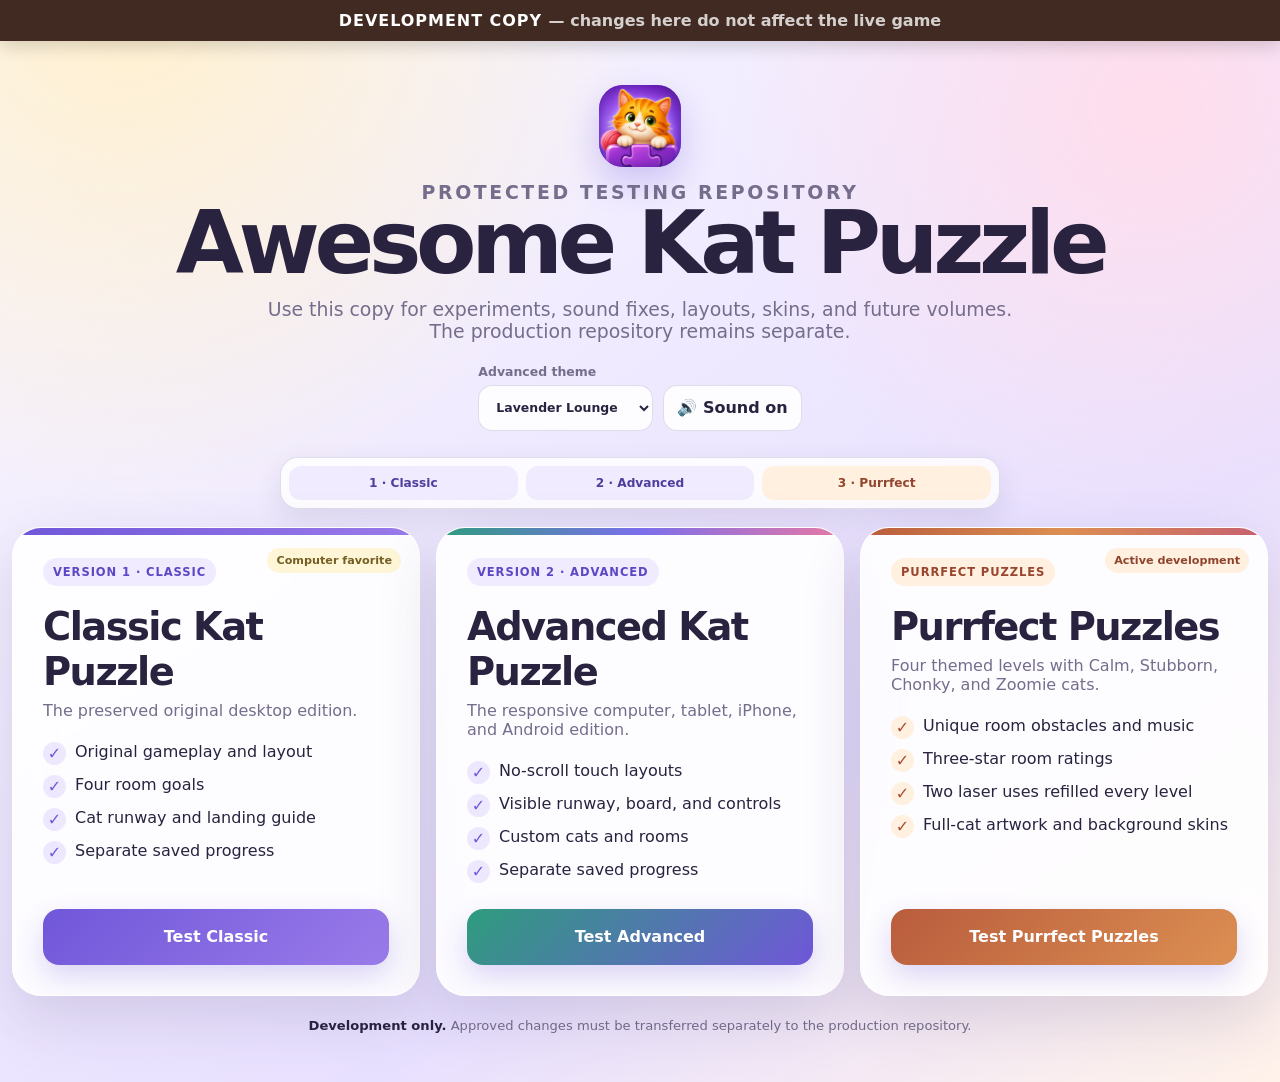
==== commit 388bcf9f: "Polish mobile game experience" ====
--- a/index.html
+++ b/index.html
@@ -8,7 +8,8 @@
 <link rel="apple-touch-icon" sizes="180x180" href="assets/brand/apple-touch-icon.png">
 <title>Awesome Kat Puzzle — Development</title>
 <style>
-:root{font-family:Inter,ui-rounded,"SF Pro Rounded",system-ui,-apple-system,sans-serif;--ink:#29233f;--muted:#756d8c;--accent:#7057d9;--accent2:#9a7bea;--line:rgba(61,45,106,.15);--panel:rgba(255,255,255,.88)}*{box-sizing:border-box}html,body{margin:0;min-height:100%;color:var(--ink);background:radial-gradient(circle at 10% 0,#fff0ce,transparent 33%),radial-gradient(circle at 90% 10%,#ffddec,transparent 28%),linear-gradient(145deg,#faf8ff,#e8e0ff 68%,#fff2ea)}button,select{font:inherit}.dev-banner{position:sticky;top:0;z-index:20;padding:11px 16px;text-align:center;background:#402a22;color:white;font-weight:900;letter-spacing:.06em;text-transform:uppercase;box-shadow:0 5px 18px rgba(0,0,0,.16)}.dev-banner span{opacity:.78;font-weight:700;text-transform:none;letter-spacing:0}.page{width:min(1280px,calc(100% - 24px));margin:auto;padding:max(24px,env(safe-area-inset-top)) 0 max(36px,env(safe-area-inset-bottom))}.hero{text-align:center;padding:20px 10px 26px}.mark{width:82px;height:82px;margin:auto;display:grid;place-items:center;border-radius:24px;overflow:hidden;background:linear-gradient(135deg,var(--accent),var(--accent2));box-shadow:0 15px 34px rgba(112,87,217,.28)}.mark img{display:block;width:100%;height:100%;object-fit:cover}.eyebrow{margin:18px 0 7px;color:var(--accent);font-size:.72rem;font-weight:900;letter-spacing:.14em;text-transform:uppercase}.hero h1{margin:0;font-size:clamp(2.7rem,8vw,5.5rem);line-height:.92;letter-spacing:-.06em}.hero p{max-width:760px;margin:14px auto 0;color:var(--muted);font-size:clamp(1rem,2.5vw,1.18rem)}.settings{display:flex;justify-content:center;align-items:end;gap:10px;flex-wrap:wrap;margin-top:22px}.settings label{display:grid;gap:6px;text-align:left;font-size:.78rem;font-weight:850;color:var(--muted)}select,.secondary{min-height:46px;border-radius:14px;padding:9px 13px;border:1px solid var(--line);background:rgba(255,255,255,.85);color:var(--ink);font-weight:800}.secondary{cursor:pointer}.versions{display:grid;grid-template-columns:repeat(3,1fr);gap:16px}.version{position:relative;display:flex;flex-direction:column;min-height:410px;padding:clamp(20px,3vw,30px);border:1px solid rgba(255,255,255,.8);border-radius:29px;background:var(--panel);box-shadow:0 22px 60px rgba(52,39,90,.15);backdrop-filter:blur(18px);overflow:hidden}.version:before{content:"";position:absolute;inset:0 0 auto;height:7px;background:linear-gradient(90deg,var(--accent),var(--accent2))}.version.advanced:before{background:linear-gradient(90deg,#2e9c7d,#7b6fec,#e678a4)}.version.attitude:before{background:linear-gradient(90deg,#b95c3d,#dc8f52,#c65f71)}.badge{align-self:flex-start;padding:7px 10px;border-radius:999px;background:#f0ebff;color:#5e47c4;font-size:.72rem;font-weight:900;letter-spacing:.08em;text-transform:uppercase}.attitude .badge{background:#fff0df;color:#9a452d}.version h2{font-size:clamp(1.65rem,3vw,2.45rem);margin:18px 0 7px;letter-spacing:-.04em}.version p{color:var(--muted);margin:0}.features{display:grid;gap:10px;margin:22px 0 26px;padding:0;list-style:none}.features li{display:flex;gap:9px;align-items:flex-start}.features li:before{content:"✓";display:grid;place-items:center;flex:0 0 23px;height:23px;border-radius:50%;background:#eee8ff;color:var(--accent);font-weight:900}.attitude .features li:before{background:#fff0df;color:#a94e32}.play{margin-top:auto;display:grid;place-items:center;min-height:56px;border:0;border-radius:16px;text-decoration:none;color:white;font-weight:900;background:linear-gradient(135deg,var(--accent),var(--accent2));box-shadow:0 12px 28px rgba(112,87,217,.24)}.advanced .play{background:linear-gradient(135deg,#2e9c7d,#7057d9)}.attitude .play{background:linear-gradient(135deg,#b95c3d,#dc8f52)}.recommend,.status{position:absolute;right:18px;top:20px;padding:6px 9px;border-radius:999px;background:#fff6d8;color:#745f22;font-size:.7rem;font-weight:900}.status{background:#fff0df;color:#8f432d}.footer{text-align:center;color:var(--muted);font-size:.82rem;margin-top:22px}.footer strong{color:var(--ink)}@media(max-width:980px){.versions{grid-template-columns:1fr 1fr}.attitude{grid-column:1/-1}.version{min-height:360px}}@media(max-width:700px){.dev-banner{font-size:.72rem}.versions{grid-template-columns:1fr}.attitude{grid-column:auto}.version{min-height:0}.hero{padding-top:8px}.settings{align-items:stretch}.settings label,.settings select,.secondary{width:100%}}
+:root{font-family:Inter,ui-rounded,"SF Pro Rounded",system-ui,-apple-system,sans-serif;--ink:#29233f;--muted:#756d8c;--accent:#7057d9;--accent2:#9a7bea;--line:rgba(61,45,106,.15);--panel:rgba(255,255,255,.88)}*{box-sizing:border-box}html{scroll-behavior:smooth}html,body{margin:0;min-height:100%;color:var(--ink);background:radial-gradient(circle at 10% 0,#fff0ce,transparent 33%),radial-gradient(circle at 90% 10%,#ffddec,transparent 28%),linear-gradient(145deg,#faf8ff,#e8e0ff 68%,#fff2ea)}button,select{font:inherit}.dev-banner{position:sticky;top:0;z-index:20;padding:11px 16px;text-align:center;background:#402a22;color:white;font-weight:900;letter-spacing:.06em;text-transform:uppercase;box-shadow:0 5px 18px rgba(0,0,0,.16)}.dev-banner span{opacity:.78;font-weight:700;text-transform:none;letter-spacing:0}.page{width:min(1280px,calc(100% - 24px));margin:auto;padding:max(24px,env(safe-area-inset-top)) 0 max(36px,env(safe-area-inset-bottom))}.hero{text-align:center;padding:20px 10px 26px}.mark{width:82px;height:82px;margin:auto;display:grid;place-items:center;border-radius:24px;overflow:hidden;background:linear-gradient(135deg,var(--accent),var(--accent2));box-shadow:0 15px 34px rgba(112,87,217,.28)}.mark img{display:block;width:100%;height:100%;object-fit:cover}.eyebrow{margin:18px 0 7px;color:var(--accent);font-size:.72rem;font-weight:900;letter-spacing:.14em;text-transform:uppercase}.hero h1{margin:0;font-size:clamp(2.7rem,8vw,5.5rem);line-height:.92;letter-spacing:-.06em}.hero p{max-width:760px;margin:14px auto 0;color:var(--muted);font-size:clamp(1rem,2.5vw,1.18rem)}.settings{display:flex;justify-content:center;align-items:end;gap:10px;flex-wrap:wrap;margin-top:22px}.settings label{display:grid;gap:6px;text-align:left;font-size:.78rem;font-weight:850;color:var(--muted)}select,.secondary{min-height:46px;border-radius:14px;padding:9px 13px;border:1px solid var(--line);background:rgba(255,255,255,.85);color:var(--ink);font-weight:800}.secondary{cursor:pointer}.version-tabs{display:grid;grid-template-columns:repeat(3,minmax(0,1fr));gap:8px;width:min(720px,100%);margin:0 auto 18px;padding:8px;border:1px solid var(--line);border-radius:18px;background:rgba(255,255,255,.82);box-shadow:0 10px 28px rgba(52,39,90,.1);backdrop-filter:blur(14px)}.version-tabs a{min-width:0;padding:10px 8px;border-radius:12px;background:#f0ebff;color:#503d9d;text-align:center;text-decoration:none;font-size:.76rem;font-weight:900}.version-tabs a:last-child{background:#fff0df;color:#93452e}.versions{display:grid;grid-template-columns:repeat(3,1fr);gap:16px}.version{position:relative;display:flex;flex-direction:column;min-height:410px;padding:clamp(20px,3vw,30px);border:1px solid rgba(255,255,255,.8);border-radius:29px;background:var(--panel);box-shadow:0 22px 60px rgba(52,39,90,.15);backdrop-filter:blur(18px);overflow:hidden;scroll-margin-top:72px}.version:before{content:"";position:absolute;inset:0 0 auto;height:7px;background:linear-gradient(90deg,var(--accent),var(--accent2))}.version.advanced:before{background:linear-gradient(90deg,#2e9c7d,#7b6fec,#e678a4)}.version.attitude:before{background:linear-gradient(90deg,#b95c3d,#dc8f52,#c65f71)}.badge{align-self:flex-start;padding:7px 10px;border-radius:999px;background:#f0ebff;color:#5e47c4;font-size:.72rem;font-weight:900;letter-spacing:.08em;text-transform:uppercase}.attitude .badge{background:#fff0df;color:#9a452d}.version h2{font-size:clamp(1.65rem,3vw,2.45rem);margin:18px 0 7px;letter-spacing:-.04em}.version p{color:var(--muted);margin:0}.features{display:grid;gap:10px;margin:22px 0 26px;padding:0;list-style:none}.features li{display:flex;gap:9px;align-items:flex-start}.features li:before{content:"✓";display:grid;place-items:center;flex:0 0 23px;height:23px;border-radius:50%;background:#eee8ff;color:var(--accent);font-weight:900}.attitude .features li:before{background:#fff0df;color:#a94e32}.play{margin-top:auto;display:grid;place-items:center;min-height:56px;border:0;border-radius:16px;text-decoration:none;color:white;font-weight:900;background:linear-gradient(135deg,var(--accent),var(--accent2));box-shadow:0 12px 28px rgba(112,87,217,.24)}.advanced .play{background:linear-gradient(135deg,#2e9c7d,#7057d9)}.attitude .play{background:linear-gradient(135deg,#b95c3d,#dc8f52)}.recommend,.status{position:absolute;right:18px;top:20px;padding:6px 9px;border-radius:999px;background:#fff6d8;color:#745f22;font-size:.7rem;font-weight:900}.status{background:#fff0df;color:#8f432d}.footer{text-align:center;color:var(--muted);font-size:.82rem;margin-top:22px}.footer strong{color:var(--ink)}@media(max-width:980px){.versions{grid-template-columns:1fr 1fr}.attitude{grid-column:1/-1}.version{min-height:360px}}@media(max-width:700px){.dev-banner{font-size:.72rem}.hero{padding:8px 6px 18px}.hero h1{font-size:clamp(2.25rem,13vw,3.25rem)}.hero p{font-size:.9rem}.mark{width:66px;height:66px}.settings{align-items:stretch;margin-top:15px}.settings label,.settings select,.secondary{width:100%}.version-tabs{position:sticky;top:38px;z-index:15;margin-bottom:12px;padding:6px;gap:5px}.version-tabs a{padding:9px 4px;font-size:.67rem}.versions{grid-template-columns:1fr}.attitude{grid-column:auto}.version{min-height:0}}
+.touch-device .version-tabs{grid-template-columns:repeat(2,minmax(0,1fr))}.touch-device .attitude{grid-column:auto}
 </style>
 </head>
 <body>
@@ -21,15 +22,18 @@
     <p>Use this copy for experiments, sound fixes, layouts, skins, and future volumes. The production repository remains separate.</p>
     <div class="settings"><label>Advanced theme<select id="theme"><option value="lavender">Lavender Lounge</option><option value="sunset">Sunset Café</option><option value="mint">Mint Garden</option><option value="midnight">Midnight Zoomies</option></select></label><button class="secondary" id="sound" type="button">🔊 Sound on</button></div>
   </section>
+  <nav class="version-tabs" aria-label="Choose a game version">
+    <a class="classic-tab" href="#version-classic">1 · Classic</a><a href="#version-advanced">2 · Advanced</a><a href="#version-purrfect">3 · Purrfect</a>
+  </nav>
   <section class="versions" aria-label="Choose a development game version">
-    <article class="version classic"><span class="badge">Version 1 · Classic</span><span class="recommend" id="classicRec">Computer favorite</span><h2>Classic Kat Puzzle</h2><p>The preserved original desktop edition.</p><ul class="features"><li>Original gameplay and layout</li><li>Four room goals</li><li>Cat runway and landing guide</li><li>Separate saved progress</li></ul><a class="play" href="classic.html">Test Classic</a></article>
-    <article class="version advanced"><span class="badge">Version 2 · Advanced</span><span class="recommend" id="advancedRec">Touch recommended</span><h2>Advanced Kat Puzzle</h2><p>The responsive computer, tablet, iPhone, and Android edition.</p><ul class="features"><li>No-scroll touch layouts</li><li>Visible runway, board, and controls</li><li>Custom cats and rooms</li><li>Separate saved progress</li></ul><a class="play" href="advanced.html">Test Advanced</a></article>
-    <article class="version attitude"><span class="badge">Purrfect Puzzles</span><span class="status">Active development</span><h2>Purrfect Puzzles</h2><p>Four themed levels with Calm, Stubborn, Chonky, and Zoomie cats.</p><ul class="features"><li>Unique room obstacles and music</li><li>Three-star room ratings</li><li>Two laser uses refilled every level</li><li>Full-cat artwork and background skins</li></ul><a class="play" href="volume3.html?v=20">Test Purrfect Puzzles</a></article>
+    <article class="version classic" id="version-classic"><span class="badge">Version 1 · Classic</span><span class="recommend" id="classicRec">Computer favorite</span><h2>Classic Kat Puzzle</h2><p>The preserved original desktop edition.</p><ul class="features"><li>Original gameplay and layout</li><li>Four room goals</li><li>Cat runway and landing guide</li><li>Separate saved progress</li></ul><a class="play" href="classic.html">Test Classic</a></article>
+    <article class="version advanced" id="version-advanced"><span class="badge">Version 2 · Advanced</span><span class="recommend" id="advancedRec">Touch recommended</span><h2>Advanced Kat Puzzle</h2><p>The responsive computer, tablet, iPhone, and Android edition.</p><ul class="features"><li>No-scroll touch layouts</li><li>Visible runway, board, and controls</li><li>Custom cats and rooms</li><li>Separate saved progress</li></ul><a class="play" href="advanced.html">Test Advanced</a></article>
+    <article class="version attitude" id="version-purrfect"><span class="badge">Purrfect Puzzles</span><span class="status">Active development</span><h2>Purrfect Puzzles</h2><p>Four themed levels with Calm, Stubborn, Chonky, and Zoomie cats.</p><ul class="features"><li>Unique room obstacles and music</li><li>Three-star room ratings</li><li>Two laser uses refilled every level</li><li>Full-cat artwork and background skins</li></ul><a class="play" href="volume3.html?v=23">Test Purrfect Puzzles</a></article>
   </section>
   <p class="footer"><strong>Development only.</strong> Approved changes must be transferred separately to the production repository.</p>
 </main>
 <script>
-(()=>{'use strict';const read=(k,d)=>{try{return JSON.parse(localStorage.getItem(k))??d}catch{return d}},save=(k,v)=>{try{localStorage.setItem(k,JSON.stringify(v))}catch{}};const theme=document.querySelector('#theme'),sound=document.querySelector('#sound');let muted=!!read('akpV2Muted',false);theme.value=read('akpV2Theme','lavender');function label(){sound.textContent=muted?'🔇 Sound off':'🔊 Sound on'}theme.addEventListener('change',()=>save('akpV2Theme',theme.value));sound.addEventListener('click',()=>{muted=!muted;save('akpV2Muted',muted);label()});label();const touch=('ontouchstart'in window)||navigator.maxTouchPoints>0||matchMedia('(pointer:coarse)').matches;document.querySelector('#classicRec').hidden=touch;document.querySelector('#advancedRec').hidden=!touch})();
+(()=>{'use strict';const read=(k,d)=>{try{return JSON.parse(localStorage.getItem(k))??d}catch{return d}},save=(k,v)=>{try{localStorage.setItem(k,JSON.stringify(v))}catch{}};const theme=document.querySelector('#theme'),sound=document.querySelector('#sound');let muted=!!read('akpV2Muted',false);theme.value=read('akpV2Theme','lavender');function label(){sound.textContent=muted?'🔇 Sound off':'🔊 Sound on'}theme.addEventListener('change',()=>save('akpV2Theme',theme.value));sound.addEventListener('click',()=>{muted=!muted;save('akpV2Muted',muted);label()});label();const touch=('ontouchstart'in window)||navigator.maxTouchPoints>0||matchMedia('(pointer:coarse)').matches;if(touch){document.documentElement.classList.add('touch-device');document.querySelector('#version-classic').hidden=true;document.querySelector('.classic-tab').hidden=true}document.querySelector('#classicRec').hidden=touch;document.querySelector('#advancedRec').hidden=!touch})();
 </script>
 </body>
 </html>
